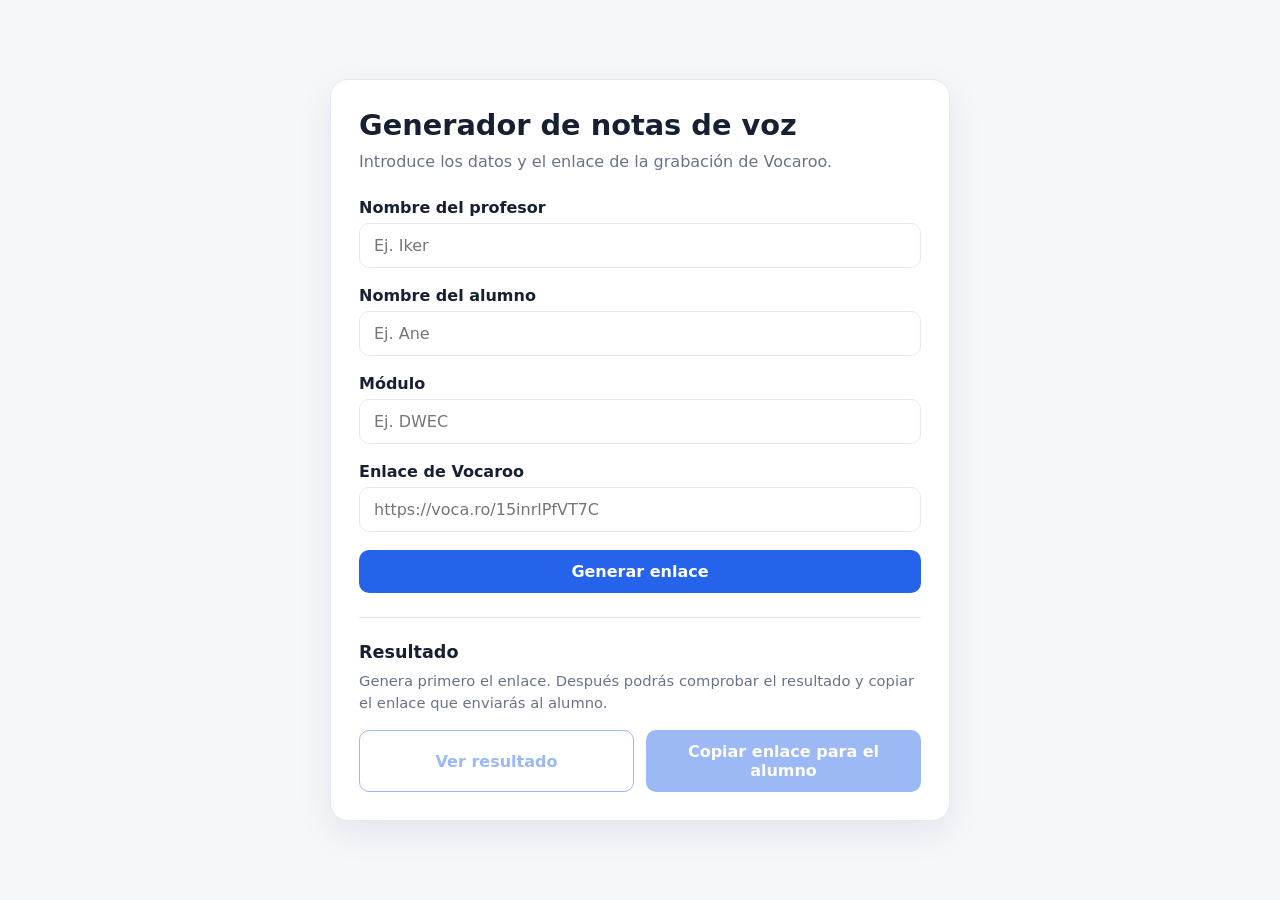
==== index.html @ 1b6b9416 "aniadidos capos nuevos y redirección automatica" ====
<!doctype html>
<html lang="es">
<head>
  <meta charset="utf-8">
  <meta name="viewport" content="width=device-width, initial-scale=1">

  <title>Generador de notas de voz</title>

  <style>
    :root {
      --bg: #f5f7fb;
      --card: #ffffff;
      --text: #172033;
      --muted: #687386;
      --border: #e4e8f0;
      --accent: #2563eb;
      --accent-hover: #1d4ed8;
      --success-bg: #ecfdf5;
      --success-border: #a7f3d0;
      --success-text: #065f46;
    }

    * {
      box-sizing: border-box;
    }

    body {
      margin: 0;
      min-height: 100vh;
      display: grid;
      place-items: center;
      padding: 24px;
      background: var(--bg);
      font-family: system-ui, -apple-system, BlinkMacSystemFont, "Segoe UI", sans-serif;
      color: var(--text);
    }

    .card {
      width: min(620px, 100%);
      background: var(--card);
      border: 1px solid var(--border);
      border-radius: 18px;
      padding: 28px;
      box-shadow: 0 12px 35px rgba(15, 23, 42, .08);
    }

    h1 {
      margin: 0 0 8px;
      font-size: 1.8rem;
    }

    .intro {
      margin: 0 0 24px;
      color: var(--muted);
      line-height: 1.5;
    }

    .field {
      margin-bottom: 18px;
    }

    label {
      display: block;
      margin-bottom: 6px;
      font-weight: 600;
    }

    input {
      width: 100%;
      padding: 12px 14px;
      border: 1px solid var(--border);
      border-radius: 10px;
      font: inherit;
      color: var(--text);
      background: white;
    }

    input:focus {
      outline: 2px solid #bfdbfe;
      border-color: var(--accent);
    }

    button {
      width: 100%;
      padding: 12px 16px;
      border: 0;
      border-radius: 10px;
      font: inherit;
      font-weight: 600;
      cursor: pointer;
      transition: .15s ease;
    }

    .btn-primary {
      background: var(--accent);
      color: white;
    }

    .btn-primary:hover:not(:disabled) {
      background: var(--accent-hover);
    }

    .btn-secondary {
      background: white;
      color: var(--accent);
      border: 1px solid var(--accent);
    }

    .btn-secondary:hover:not(:disabled) {
      background: #eff6ff;
    }

    button:disabled {
      opacity: .45;
      cursor: not-allowed;
    }

    .resultado {
      margin-top: 24px;
      padding-top: 24px;
      border-top: 1px solid var(--border);
    }

    .resultado h2 {
      margin: 0 0 8px;
      font-size: 1.1rem;
    }

    .resultado-texto {
      margin: 0 0 16px;
      color: var(--muted);
      font-size: .92rem;
      line-height: 1.5;
    }

    .acciones {
      display: grid;
      grid-template-columns: 1fr 1fr;
      gap: 12px;
    }

    .mensaje {
      display: none;
      margin-top: 14px;
      padding: 10px 12px;
      background: var(--success-bg);
      border: 1px solid var(--success-border);
      border-radius: 8px;
      color: var(--success-text);
      font-size: .9rem;
    }

    @media (max-width: 520px) {
      .acciones {
        grid-template-columns: 1fr;
      }
    }
  </style>
</head>

<body>

  <main class="card">

    <h1>Generador de notas de voz</h1>

    <p class="intro">
      Introduce los datos y el enlace de la grabación de Vocaroo.
    </p>

    <form id="form">

      <div class="field">
        <label for="nombre">Nombre del profesor</label>
        <input
          type="text"
          id="nombre"
          name="nombre"
          placeholder="Ej. Iker"
          required
        >
      </div>

      <div class="field">
        <label for="alumno">Nombre del alumno</label>
        <input
          type="text"
          id="alumno"
          name="alumno"
          placeholder="Ej. Ane"
          required
        >
      </div>

      <div class="field">
        <label for="modulo">Módulo</label>
        <input
          type="text"
          id="modulo"
          name="modulo"
          placeholder="Ej. DWEC"
          required
        >
      </div>

      <div class="field">
        <label for="vocaroo">Enlace de Vocaroo</label>
        <input
          type="url"
          id="vocaroo"
          name="vocaroo"
          placeholder="https://voca.ro/15inrlPfVT7C"
          required
        >
      </div>

      <button
        type="submit"
        class="btn-primary"
      >
        Generar enlace
      </button>

    </form>

    <section class="resultado">

      <h2>Resultado</h2>

      <p class="resultado-texto">
        Genera primero el enlace. Después podrás comprobar el resultado
        y copiar el enlace que enviarás al alumno.
      </p>

      <div class="acciones">

        <button
          type="button"
          id="verResultado"
          class="btn-secondary"
          disabled
        >
          Ver resultado
        </button>

        <button
          type="button"
          id="copiar"
          class="btn-primary"
          disabled
        >
          Copiar enlace para el alumno
        </button>

      </div>

      <div id="mensaje" class="mensaje">
        Enlace copiado al portapapeles.
      </div>

    </section>

  </main>

  <script>
    const form = document.getElementById("form");
    const verResultado = document.getElementById("verResultado");
    const copiar = document.getElementById("copiar");
    const mensaje = document.getElementById("mensaje");

    let enlaceGenerado = "";

    form.addEventListener("submit", function (event) {
      event.preventDefault();

      const nombre = document
        .getElementById("nombre")
        .value
        .trim();

      const alumno = document
        .getElementById("alumno")
        .value
        .trim();

      const modulo = document
        .getElementById("modulo")
        .value
        .trim();

      const vocaroo = document
        .getElementById("vocaroo")
        .value
        .trim();

      const match = vocaroo.match(
        /(?:voca\.ro|vocaroo\.com)\/(?:embed\/)?([A-Za-z0-9]+)/i
      );

      if (!match) {
        alert("Introduce un enlace válido de Vocaroo.");
        return;
      }

      const id = match[1];

      /*
       * URL relativa:
       *
       * En local:
       * http://127.0.0.1:5500/audio.html?...
       *
       * En GitHub Pages:
       * https://ikeraranabirt.github.io/feedback-audio/audio.html?...
       *
       * No hay que cambiar el código entre entornos.
       */
      const url = new URL(
        "./audio.html",
        window.location.href
      );

      url.searchParams.set("id", id);
      url.searchParams.set("nombre", nombre);
      url.searchParams.set("alumno", alumno);
      url.searchParams.set("modulo", modulo);

      enlaceGenerado = url.toString();

      verResultado.disabled = false;
      copiar.disabled = false;

      mensaje.style.display = "none";
    });

    verResultado.addEventListener("click", function () {
      if (!enlaceGenerado) {
        return;
      }

      window.open(
        enlaceGenerado,
        "_blank",
        "noopener,noreferrer"
      );
    });

    copiar.addEventListener("click", async function () {
      if (!enlaceGenerado) {
        return;
      }

      try {
        await navigator.clipboard.writeText(enlaceGenerado);

        mensaje.textContent =
          "Enlace copiado al portapapeles.";

        mensaje.style.display = "block";

      } catch (error) {
        const textarea = document.createElement("textarea");

        textarea.value = enlaceGenerado;

        document.body.appendChild(textarea);

        textarea.select();

        document.execCommand("copy");

        textarea.remove();

        mensaje.textContent =
          "Enlace copiado al portapapeles.";

        mensaje.style.display = "block";
      }
    });
  </script>

</body>
</html>
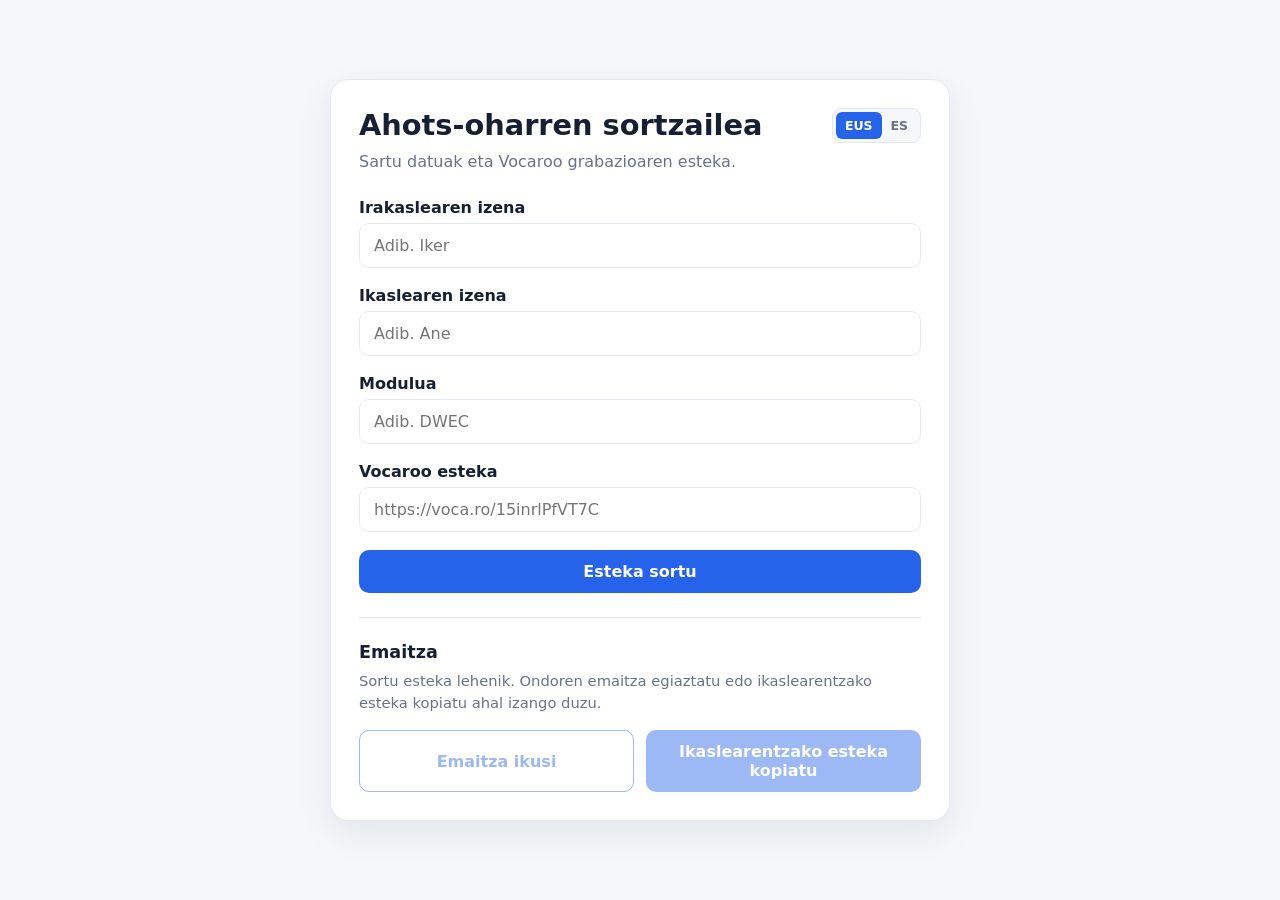
==== commit 4004342e: "aniadidos v1" ====
--- a/index.html
+++ b/index.html
@@ -1,210 +1,127 @@
 <!doctype html>
-<html lang="es">
+<html lang="eu">
 <head>
   <meta charset="utf-8">
   <meta name="viewport" content="width=device-width, initial-scale=1">
 
-  <title>Generador de notas de voz</title>
+  <title>Ahots-oharren sortzailea</title>
 
-  <style>
-    :root {
-      --bg: #f5f7fb;
-      --card: #ffffff;
-      --text: #172033;
-      --muted: #687386;
-      --border: #e4e8f0;
-      --accent: #2563eb;
-      --accent-hover: #1d4ed8;
-      --success-bg: #ecfdf5;
-      --success-border: #a7f3d0;
-      --success-text: #065f46;
-    }
-
-    * {
-      box-sizing: border-box;
-    }
-
-    body {
-      margin: 0;
-      min-height: 100vh;
-      display: grid;
-      place-items: center;
-      padding: 24px;
-      background: var(--bg);
-      font-family: system-ui, -apple-system, BlinkMacSystemFont, "Segoe UI", sans-serif;
-      color: var(--text);
-    }
-
-    .card {
-      width: min(620px, 100%);
-      background: var(--card);
-      border: 1px solid var(--border);
-      border-radius: 18px;
-      padding: 28px;
-      box-shadow: 0 12px 35px rgba(15, 23, 42, .08);
-    }
-
-    h1 {
-      margin: 0 0 8px;
-      font-size: 1.8rem;
-    }
-
-    .intro {
-      margin: 0 0 24px;
-      color: var(--muted);
-      line-height: 1.5;
-    }
-
-    .field {
-      margin-bottom: 18px;
-    }
-
-    label {
-      display: block;
-      margin-bottom: 6px;
-      font-weight: 600;
-    }
-
-    input {
-      width: 100%;
-      padding: 12px 14px;
-      border: 1px solid var(--border);
-      border-radius: 10px;
-      font: inherit;
-      color: var(--text);
-      background: white;
-    }
-
-    input:focus {
-      outline: 2px solid #bfdbfe;
-      border-color: var(--accent);
-    }
-
-    button {
-      width: 100%;
-      padding: 12px 16px;
-      border: 0;
-      border-radius: 10px;
-      font: inherit;
-      font-weight: 600;
-      cursor: pointer;
-      transition: .15s ease;
-    }
-
-    .btn-primary {
-      background: var(--accent);
-      color: white;
-    }
-
-    .btn-primary:hover:not(:disabled) {
-      background: var(--accent-hover);
-    }
-
-    .btn-secondary {
-      background: white;
-      color: var(--accent);
-      border: 1px solid var(--accent);
-    }
-
-    .btn-secondary:hover:not(:disabled) {
-      background: #eff6ff;
-    }
-
-    button:disabled {
-      opacity: .45;
-      cursor: not-allowed;
-    }
-
-    .resultado {
-      margin-top: 24px;
-      padding-top: 24px;
-      border-top: 1px solid var(--border);
-    }
-
-    .resultado h2 {
-      margin: 0 0 8px;
-      font-size: 1.1rem;
-    }
-
-    .resultado-texto {
-      margin: 0 0 16px;
-      color: var(--muted);
-      font-size: .92rem;
-      line-height: 1.5;
-    }
-
-    .acciones {
-      display: grid;
-      grid-template-columns: 1fr 1fr;
-      gap: 12px;
-    }
-
-    .mensaje {
-      display: none;
-      margin-top: 14px;
-      padding: 10px 12px;
-      background: var(--success-bg);
-      border: 1px solid var(--success-border);
-      border-radius: 8px;
-      color: var(--success-text);
-      font-size: .9rem;
-    }
-
-    @media (max-width: 520px) {
-      .acciones {
-        grid-template-columns: 1fr;
-      }
-    }
-  </style>
+  <link rel="stylesheet" href="./css/styles.css">
 </head>
 
 <body>
 
   <main class="card">
 
-    <h1>Generador de notas de voz</h1>
+    <header class="page-header">
 
-    <p class="intro">
-      Introduce los datos y el enlace de la grabación de Vocaroo.
-    </p>
+      <div>
+        <h1 data-i18n="generatorTitle">
+          Ahots-oharren sortzailea
+        </h1>
+
+        <p
+          class="intro"
+          data-i18n="generatorIntro"
+        >
+          Sartu datuak eta Vocaroo grabazioaren esteka.
+        </p>
+      </div>
+
+      <div
+        class="language-selector"
+        aria-label="Idioma"
+      >
+        <button
+          type="button"
+          class="language-button active"
+          data-lang="eu"
+        >
+          EUS
+        </button>
+
+        <button
+          type="button"
+          class="language-button"
+          data-lang="es"
+        >
+          ES
+        </button>
+      </div>
+
+    </header>
 
     <form id="form">
 
       <div class="field">
-        <label for="nombre">Nombre del profesor</label>
+
+        <label
+          for="nombre"
+          data-i18n="teacherName"
+        >
+          Irakaslearen izena
+        </label>
+
         <input
           type="text"
           id="nombre"
           name="nombre"
-          placeholder="Ej. Iker"
+          data-i18n-placeholder="teacherPlaceholder"
+          placeholder="Adib. Iker"
           required
         >
+
       </div>
 
       <div class="field">
-        <label for="alumno">Nombre del alumno</label>
+
+        <label
+          for="alumno"
+          data-i18n="studentName"
+        >
+          Ikaslearen izena
+        </label>
+
         <input
           type="text"
           id="alumno"
           name="alumno"
-          placeholder="Ej. Ane"
+          data-i18n-placeholder="studentPlaceholder"
+          placeholder="Adib. Ane"
           required
         >
+
       </div>
 
       <div class="field">
-        <label for="modulo">Módulo</label>
+
+        <label
+          for="modulo"
+          data-i18n="module"
+        >
+          Modulua
+        </label>
+
         <input
           type="text"
           id="modulo"
           name="modulo"
-          placeholder="Ej. DWEC"
+          data-i18n-placeholder="modulePlaceholder"
+          placeholder="Adib. DWEC"
           required
         >
+
       </div>
 
       <div class="field">
-        <label for="vocaroo">Enlace de Vocaroo</label>
+
+        <label
+          for="vocaroo"
+          data-i18n="vocarooLink"
+        >
+          Vocaroo esteka
+        </label>
+
         <input
           type="url"
           id="vocaroo"
@@ -212,24 +129,30 @@
           placeholder="https://voca.ro/15inrlPfVT7C"
           required
         >
+
       </div>
 
       <button
         type="submit"
         class="btn-primary"
+        data-i18n="generateLink"
       >
-        Generar enlace
+        Esteka sortu
       </button>
 
     </form>
 
     <section class="resultado">
 
-      <h2>Resultado</h2>
+      <h2 data-i18n="resultTitle">
+        Emaitza
+      </h2>
 
-      <p class="resultado-texto">
-        Genera primero el enlace. Después podrás comprobar el resultado
-        y copiar el enlace que enviarás al alumno.
+      <p
+        class="resultado-texto"
+        data-i18n="resultHelp"
+      >
+        Sortu esteka lehenik. Ondoren emaitza egiaztatu edo ikaslearentzako esteka kopiatu ahal izango duzu.
       </p>
 
       <div class="acciones">
@@ -238,146 +161,38 @@
           type="button"
           id="verResultado"
           class="btn-secondary"
+          data-i18n="viewResult"
           disabled
         >
-          Ver resultado
+          Emaitza ikusi
         </button>
 
         <button
           type="button"
           id="copiar"
           class="btn-primary"
+          data-i18n="copyStudentLink"
           disabled
         >
-          Copiar enlace para el alumno
+          Ikaslearentzako esteka kopiatu
         </button>
 
       </div>
 
-      <div id="mensaje" class="mensaje">
-        Enlace copiado al portapapeles.
+      <div
+        id="mensaje"
+        class="mensaje"
+        data-i18n="copied"
+      >
+        Esteka arbelean kopiatu da.
       </div>
 
     </section>
 
   </main>
 
-  <script>
-    const form = document.getElementById("form");
-    const verResultado = document.getElementById("verResultado");
-    const copiar = document.getElementById("copiar");
-    const mensaje = document.getElementById("mensaje");
-
-    let enlaceGenerado = "";
-
-    form.addEventListener("submit", function (event) {
-      event.preventDefault();
-
-      const nombre = document
-        .getElementById("nombre")
-        .value
-        .trim();
-
-      const alumno = document
-        .getElementById("alumno")
-        .value
-        .trim();
-
-      const modulo = document
-        .getElementById("modulo")
-        .value
-        .trim();
-
-      const vocaroo = document
-        .getElementById("vocaroo")
-        .value
-        .trim();
-
-      const match = vocaroo.match(
-        /(?:voca\.ro|vocaroo\.com)\/(?:embed\/)?([A-Za-z0-9]+)/i
-      );
-
-      if (!match) {
-        alert("Introduce un enlace válido de Vocaroo.");
-        return;
-      }
-
-      const id = match[1];
-
-      /*
-       * URL relativa:
-       *
-       * En local:
-       * http://127.0.0.1:5500/audio.html?...
-       *
-       * En GitHub Pages:
-       * https://ikeraranabirt.github.io/feedback-audio/audio.html?...
-       *
-       * No hay que cambiar el código entre entornos.
-       */
-      const url = new URL(
-        "./audio.html",
-        window.location.href
-      );
-
-      url.searchParams.set("id", id);
-      url.searchParams.set("nombre", nombre);
-      url.searchParams.set("alumno", alumno);
-      url.searchParams.set("modulo", modulo);
-
-      enlaceGenerado = url.toString();
-
-      verResultado.disabled = false;
-      copiar.disabled = false;
-
-      mensaje.style.display = "none";
-    });
-
-    verResultado.addEventListener("click", function () {
-      if (!enlaceGenerado) {
-        return;
-      }
-
-      window.open(
-        enlaceGenerado,
-        "_blank",
-        "noopener,noreferrer"
-      );
-    });
-
-    copiar.addEventListener("click", async function () {
-      if (!enlaceGenerado) {
-        return;
-      }
-
-      try {
-        await navigator.clipboard.writeText(enlaceGenerado);
-
-        mensaje.textContent =
-          "Enlace copiado al portapapeles.";
-
-        mensaje.style.display = "block";
-
-      } catch (error) {
-        const textarea = document.createElement("textarea");
-
-        textarea.value = enlaceGenerado;
-
-        document.body.appendChild(textarea);
-
-        textarea.select();
-
-        document.execCommand("copy");
-
-        textarea.remove();
-
-        mensaje.textContent =
-          "Enlace copiado al portapapeles.";
-
-        mensaje.style.display = "block";
-      }
-    });
-  </script>
+  <script src="./js/i18n.js"></script>
+  <script src="./js/generator.js"></script>
 
 </body>
 </html>
--- a/css/styles.css
+++ b/css/styles.css
@@ -0,0 +1,349 @@
+:root {
+  color-scheme: light;
+
+  --bg: #f5f7fb;
+  --card: #ffffff;
+
+  --text: #172033;
+  --muted: #687386;
+
+  --border: #e4e8f0;
+
+  --accent: #2563eb;
+  --accent-hover: #1d4ed8;
+
+  --success-bg: #ecfdf5;
+  --success-border: #a7f3d0;
+  --success-text: #065f46;
+
+  --error-bg: #fff1f2;
+  --error-border: #fecaca;
+  --error-text: #991b1b;
+}
+
+* {
+  box-sizing: border-box;
+}
+
+body {
+  margin: 0;
+  min-height: 100vh;
+
+  display: grid;
+  place-items: center;
+
+  padding: 24px;
+
+  background: var(--bg);
+
+  font-family:
+    system-ui,
+    -apple-system,
+    BlinkMacSystemFont,
+    "Segoe UI",
+    sans-serif;
+
+  color: var(--text);
+}
+
+
+/* Card */
+
+.card {
+  width: min(620px, 100%);
+
+  background: var(--card);
+
+  border: 1px solid var(--border);
+  border-radius: 18px;
+
+  padding: 28px;
+
+  box-shadow:
+    0 12px 35px rgba(15, 23, 42, .08);
+}
+
+
+/* Header */
+
+.page-header {
+  display: flex;
+  justify-content: space-between;
+  align-items: flex-start;
+
+  gap: 20px;
+
+  margin-bottom: 24px;
+}
+
+
+/* Typography */
+
+h1 {
+  margin: 0 0 8px;
+
+  font-size: 1.8rem;
+}
+
+h2 {
+  margin: 0 0 8px;
+
+  font-size: 1.1rem;
+}
+
+.intro {
+  margin: 0;
+
+  color: var(--muted);
+
+  line-height: 1.5;
+}
+
+
+/* Language selector */
+
+.language-selector {
+  display: flex;
+
+  padding: 3px;
+
+  border: 1px solid var(--border);
+  border-radius: 9px;
+
+  background: var(--bg);
+
+  flex-shrink: 0;
+}
+
+.language-button {
+  width: auto;
+
+  padding: 6px 9px;
+
+  border: 0;
+  border-radius: 6px;
+
+  background: transparent;
+
+  color: var(--muted);
+
+  font-size: .78rem;
+  font-weight: 700;
+
+  cursor: pointer;
+}
+
+.language-button.active {
+  background: var(--accent);
+
+  color: white;
+}
+
+
+/* Form */
+
+.field {
+  margin-bottom: 18px;
+}
+
+label {
+  display: block;
+
+  margin-bottom: 6px;
+
+  font-weight: 600;
+}
+
+input {
+  width: 100%;
+
+  padding: 12px 14px;
+
+  border: 1px solid var(--border);
+  border-radius: 10px;
+
+  background: white;
+
+  color: var(--text);
+
+  font: inherit;
+}
+
+input:focus {
+  outline: 2px solid #bfdbfe;
+  border-color: var(--accent);
+}
+
+
+/* Buttons */
+
+button {
+  width: 100%;
+
+  padding: 12px 16px;
+
+  border: 0;
+  border-radius: 10px;
+
+  font: inherit;
+  font-weight: 600;
+
+  cursor: pointer;
+
+  transition: .15s ease;
+}
+
+.btn-primary {
+  background: var(--accent);
+
+  color: white;
+}
+
+.btn-primary:hover:not(:disabled) {
+  background: var(--accent-hover);
+}
+
+.btn-secondary {
+  background: white;
+
+  color: var(--accent);
+
+  border: 1px solid var(--accent);
+}
+
+.btn-secondary:hover:not(:disabled) {
+  background: #eff6ff;
+}
+
+button:disabled {
+  opacity: .45;
+
+  cursor: not-allowed;
+}
+
+
+/* Result */
+
+.resultado {
+  margin-top: 24px;
+  padding-top: 24px;
+
+  border-top: 1px solid var(--border);
+}
+
+.resultado-texto {
+  margin: 0 0 16px;
+
+  color: var(--muted);
+
+  font-size: .92rem;
+
+  line-height: 1.5;
+}
+
+.acciones {
+  display: grid;
+
+  grid-template-columns: 1fr 1fr;
+
+  gap: 12px;
+}
+
+.mensaje {
+  display: none;
+
+  margin-top: 14px;
+
+  padding: 10px 12px;
+
+  background: var(--success-bg);
+
+  border: 1px solid var(--success-border);
+  border-radius: 8px;
+
+  color: var(--success-text);
+
+  font-size: .9rem;
+}
+
+
+/* Audio */
+
+.icon {
+  width: 48px;
+  height: 48px;
+
+  display: grid;
+  place-items: center;
+
+  margin-bottom: 14px;
+
+  border-radius: 14px;
+
+  background: #eef4ff;
+
+  font-size: 25px;
+}
+
+.audio-card h1 {
+  margin-bottom: 16px;
+
+  font-size: 1.55rem;
+}
+
+.audio-message {
+  margin: 0 0 20px;
+
+  color: var(--text);
+
+  line-height: 1.5;
+}
+
+.escuchar {
+  margin: 0 0 12px;
+
+  color: var(--text);
+
+  font-weight: 600;
+}
+
+.player {
+  width: 100%;
+
+  min-height: 100px;
+
+  border: 0;
+  border-radius: 12px;
+
+  background: #fafafa;
+}
+
+.error {
+  display: none;
+
+  padding: 14px 16px;
+
+  background: var(--error-bg);
+
+  border: 1px solid var(--error-border);
+  border-radius: 10px;
+
+  color: var(--error-text);
+
+  line-height: 1.45;
+}
+
+
+/* Responsive */
+
+@media (max-width: 520px) {
+
+  .page-header {
+    flex-direction: column;
+  }
+
+  .acciones {
+    grid-template-columns: 1fr;
+  }
+
+}
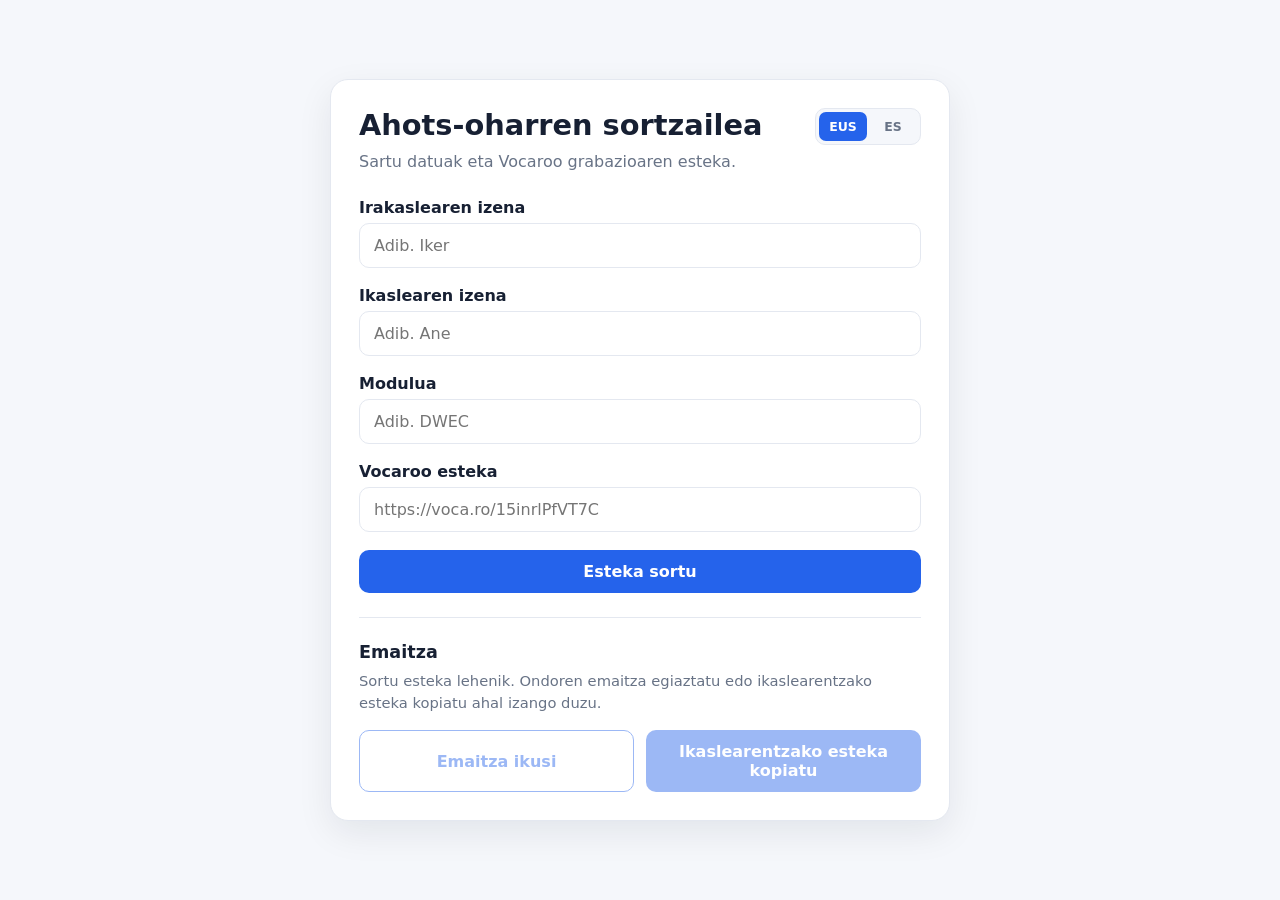
==== commit 553dedca: "corregirdo error selector idioma" ====
--- a/index.html
+++ b/index.html
@@ -15,7 +15,7 @@
 
     <header class="page-header">
 
-      <div>
+      <div class="header-content">
         <h1 data-i18n="generatorTitle">
           Ahots-oharren sortzailea
         </h1>
@@ -32,6 +32,7 @@
         class="language-selector"
         aria-label="Idioma"
       >
+
         <button
           type="button"
           class="language-button active"
@@ -47,9 +48,11 @@
         >
           ES
         </button>
+
       </div>
 
     </header>
+
 
     <form id="form">
 
@@ -73,6 +76,7 @@
 
       </div>
 
+
       <div class="field">
 
         <label
@@ -93,6 +97,7 @@
 
       </div>
 
+
       <div class="field">
 
         <label
@@ -113,6 +118,7 @@
 
       </div>
 
+
       <div class="field">
 
         <label
@@ -132,6 +138,7 @@
 
       </div>
 
+
       <button
         type="submit"
         class="btn-primary"
@@ -142,6 +149,7 @@
 
     </form>
 
+
     <section class="resultado">
 
       <h2 data-i18n="resultTitle">
@@ -152,8 +160,10 @@
         class="resultado-texto"
         data-i18n="resultHelp"
       >
-        Sortu esteka lehenik. Ondoren emaitza egiaztatu edo ikaslearentzako esteka kopiatu ahal izango duzu.
+        Sortu esteka lehenik. Ondoren emaitza egiaztatu edo
+        ikaslearentzako esteka kopiatu ahal izango duzu.
       </p>
+
 
       <div class="acciones">
 
@@ -179,6 +189,7 @@
 
       </div>
 
+
       <div
         id="mensaje"
         class="mensaje"
@@ -191,6 +202,7 @@
 
   </main>
 
+
   <script src="./js/i18n.js"></script>
   <script src="./js/generator.js"></script>
 
--- a/css/styles.css
+++ b/css/styles.css
@@ -11,6 +11,7 @@
 
   --accent: #2563eb;
   --accent-hover: #1d4ed8;
+  --accent-soft: #eff6ff;
 
   --success-bg: #ecfdf5;
   --success-border: #a7f3d0;
@@ -21,12 +22,15 @@
   --error-text: #991b1b;
 }
 
+
 * {
   box-sizing: border-box;
 }
 
+
 body {
   margin: 0;
+
   min-height: 100vh;
 
   display: grid;
@@ -47,7 +51,9 @@
 }
 
 
-/* Card */
+/* =========================
+   CARD
+   ========================= */
 
 .card {
   width: min(620px, 100%);
@@ -64,20 +70,30 @@
 }
 
 
-/* Header */
+/* =========================
+   HEADER
+   ========================= */
 
 .page-header {
   display: flex;
+  align-items: flex-start;
   justify-content: space-between;
-  align-items: flex-start;
-
-  gap: 20px;
+
+  gap: 24px;
 
   margin-bottom: 24px;
 }
 
 
-/* Typography */
+.header-content {
+  min-width: 0;
+  flex: 1;
+}
+
+
+/* =========================
+   TYPOGRAPHY
+   ========================= */
 
 h1 {
   margin: 0 0 8px;
@@ -85,12 +101,14 @@
   font-size: 1.8rem;
 }
 
+
 h2 {
   margin: 0 0 8px;
 
   font-size: 1.1rem;
 }
 
+
 .intro {
   margin: 0;
 
@@ -100,28 +118,35 @@
 }
 
 
-/* Language selector */
+/* =========================
+   LANGUAGE SELECTOR
+   ========================= */
 
 .language-selector {
-  display: flex;
+  display: inline-flex;
+
+  flex-shrink: 0;
+
+  gap: 2px;
 
   padding: 3px;
 
+  background: var(--bg);
+
   border: 1px solid var(--border);
-  border-radius: 9px;
-
-  background: var(--bg);
-
-  flex-shrink: 0;
-}
+  border-radius: 10px;
+}
+
 
 .language-button {
   width: auto;
 
-  padding: 6px 9px;
+  min-width: 48px;
+
+  padding: 7px 10px;
 
   border: 0;
-  border-radius: 6px;
+  border-radius: 7px;
 
   background: transparent;
 
@@ -133,6 +158,12 @@
   cursor: pointer;
 }
 
+
+.language-button:hover {
+  background: #e9edf5;
+}
+
+
 .language-button.active {
   background: var(--accent);
 
@@ -140,12 +171,15 @@
 }
 
 
-/* Form */
+/* =========================
+   FORM
+   ========================= */
 
 .field {
   margin-bottom: 18px;
 }
 
+
 label {
   display: block;
 
@@ -154,6 +188,7 @@
   font-weight: 600;
 }
 
+
 input {
   width: 100%;
 
@@ -169,17 +204,19 @@
   font: inherit;
 }
 
+
 input:focus {
   outline: 2px solid #bfdbfe;
+
   border-color: var(--accent);
 }
 
 
-/* Buttons */
+/* =========================
+   BUTTONS
+   ========================= */
 
 button {
-  width: 100%;
-
   padding: 12px 16px;
 
   border: 0;
@@ -190,8 +227,23 @@
 
   cursor: pointer;
 
-  transition: .15s ease;
-}
+  transition:
+    background .15s ease,
+    opacity .15s ease;
+}
+
+
+/*
+ * Solo los botones principales de la interfaz
+ * ocupan todo el ancho.
+ *
+ * El selector de idioma queda fuera de esta regla.
+ */
+.btn-primary,
+.btn-secondary {
+  width: 100%;
+}
+
 
 .btn-primary {
   background: var(--accent);
@@ -199,10 +251,12 @@
   color: white;
 }
 
+
 .btn-primary:hover:not(:disabled) {
   background: var(--accent-hover);
 }
 
+
 .btn-secondary {
   background: white;
 
@@ -211,9 +265,11 @@
   border: 1px solid var(--accent);
 }
 
+
 .btn-secondary:hover:not(:disabled) {
-  background: #eff6ff;
-}
+  background: var(--accent-soft);
+}
+
 
 button:disabled {
   opacity: .45;
@@ -222,14 +278,18 @@
 }
 
 
-/* Result */
+/* =========================
+   RESULT
+   ========================= */
 
 .resultado {
   margin-top: 24px;
+
   padding-top: 24px;
 
   border-top: 1px solid var(--border);
 }
+
 
 .resultado-texto {
   margin: 0 0 16px;
@@ -241,6 +301,7 @@
   line-height: 1.5;
 }
 
+
 .acciones {
   display: grid;
 
@@ -249,6 +310,7 @@
   gap: 12px;
 }
 
+
 .mensaje {
   display: none;
 
@@ -267,7 +329,9 @@
 }
 
 
-/* Audio */
+/* =========================
+   AUDIO PAGE
+   ========================= */
 
 .icon {
   width: 48px;
@@ -285,12 +349,14 @@
   font-size: 25px;
 }
 
+
 .audio-card h1 {
   margin-bottom: 16px;
 
   font-size: 1.55rem;
 }
 
+
 .audio-message {
   margin: 0 0 20px;
 
@@ -299,6 +365,7 @@
   line-height: 1.5;
 }
 
+
 .escuchar {
   margin: 0 0 12px;
 
@@ -307,6 +374,7 @@
   font-weight: 600;
 }
 
+
 .player {
   width: 100%;
 
@@ -318,6 +386,7 @@
   background: #fafafa;
 }
 
+
 .error {
   display: none;
 
@@ -334,13 +403,23 @@
 }
 
 
-/* Responsive */
-
-@media (max-width: 520px) {
+/* =========================
+   RESPONSIVE
+   ========================= */
+
+@media (max-width: 600px) {
 
   .page-header {
     flex-direction: column;
+
+    gap: 14px;
   }
+
+
+  .language-selector {
+    align-self: flex-start;
+  }
+
 
   .acciones {
     grid-template-columns: 1fr;
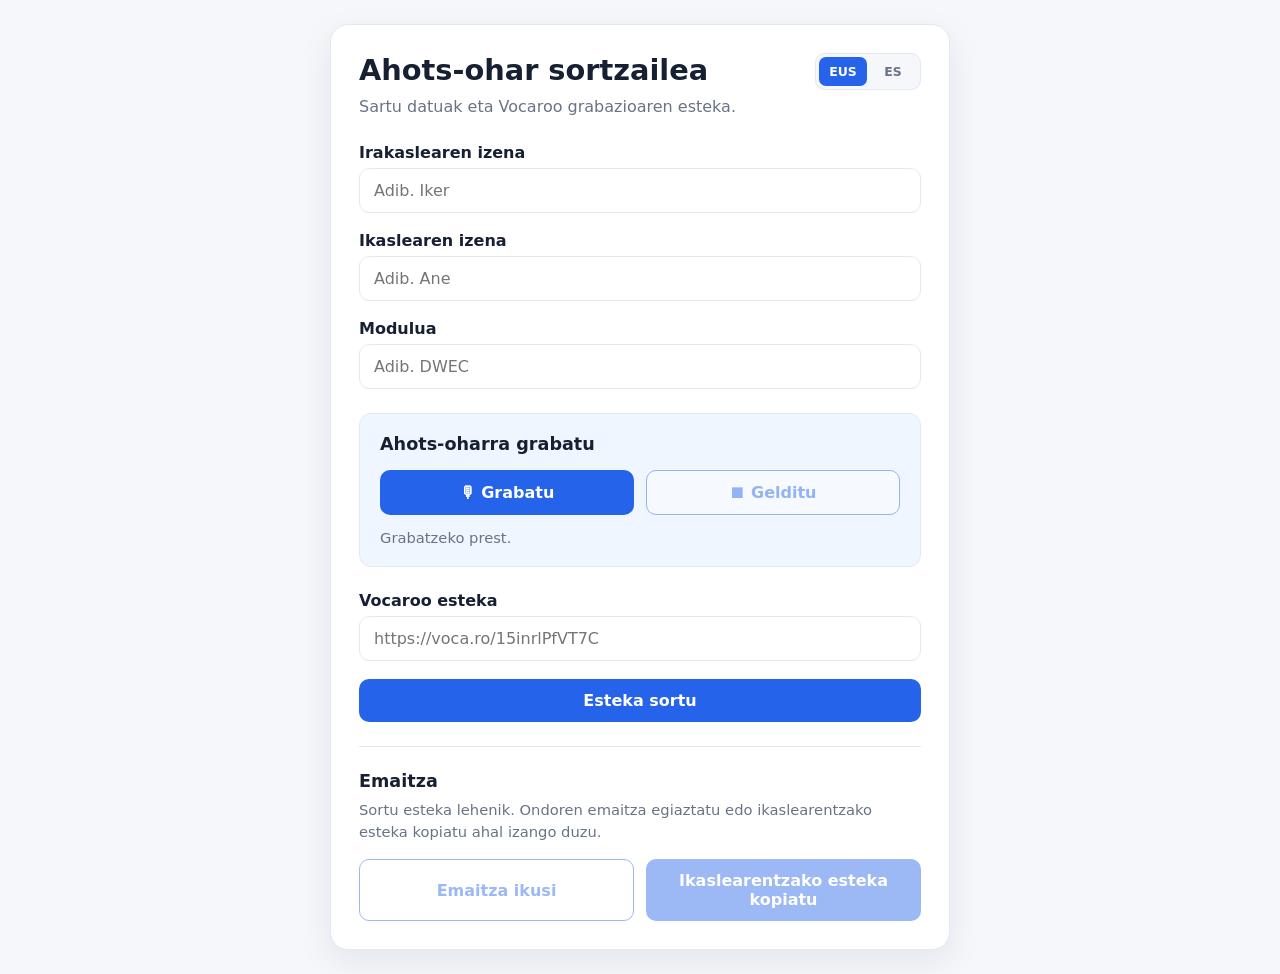
==== commit bc1699e0: "Añadido grabador en la interfaz" ====
--- a/index.html
+++ b/index.html
@@ -16,6 +16,7 @@
     <header class="page-header">
 
       <div class="header-content">
+
         <h1 data-i18n="generatorTitle">
           Ahots-oharren sortzailea
         </h1>
@@ -26,6 +27,7 @@
         >
           Sartu datuak eta Vocaroo grabazioaren esteka.
         </p>
+
       </div>
 
       <div
@@ -119,6 +121,46 @@
       </div>
 
 
+      <section class="recorder">
+
+        <h2>
+          Ahots-oharra grabatu
+        </h2>
+
+        <div class="recorder-actions">
+
+          <button
+            type="button"
+            id="grabar"
+            class="btn-primary"
+          >
+            🎙 Grabatu
+          </button>
+
+          <button
+            type="button"
+            id="detener"
+            class="btn-secondary"
+            disabled
+          >
+            ⏹ Gelditu
+          </button>
+
+        </div>
+
+        <p id="estadoGrabacion">
+          Grabatzeko prest.
+        </p>
+
+        <audio
+          id="audioPreview"
+          controls
+          hidden
+        ></audio>
+
+      </section>
+
+
       <div class="field">
 
         <label
--- a/css/styles.css
+++ b/css/styles.css
@@ -279,6 +279,51 @@
 
 
 /* =========================
+   RECORDER
+   ========================= */
+
+.recorder {
+  margin: 24px 0;
+
+  padding: 20px;
+
+  background: var(--accent-soft);
+
+  border: 1px solid var(--border);
+  border-radius: 12px;
+}
+
+
+.recorder h2 {
+  margin-bottom: 16px;
+}
+
+
+.recorder-actions {
+  display: grid;
+
+  grid-template-columns: 1fr 1fr;
+
+  gap: 12px;
+}
+
+
+#estadoGrabacion {
+  margin: 14px 0 0;
+
+  color: var(--muted);
+
+  font-size: .92rem;
+}
+
+
+#audioPreview {
+  width: 100%;
+
+  margin-top: 14px;
+}
+
+/* =========================
    RESULT
    ========================= */
 
@@ -425,4 +470,8 @@
     grid-template-columns: 1fr;
   }
 
+    .recorder-actions {
+    grid-template-columns: 1fr;
+  }
+
 }
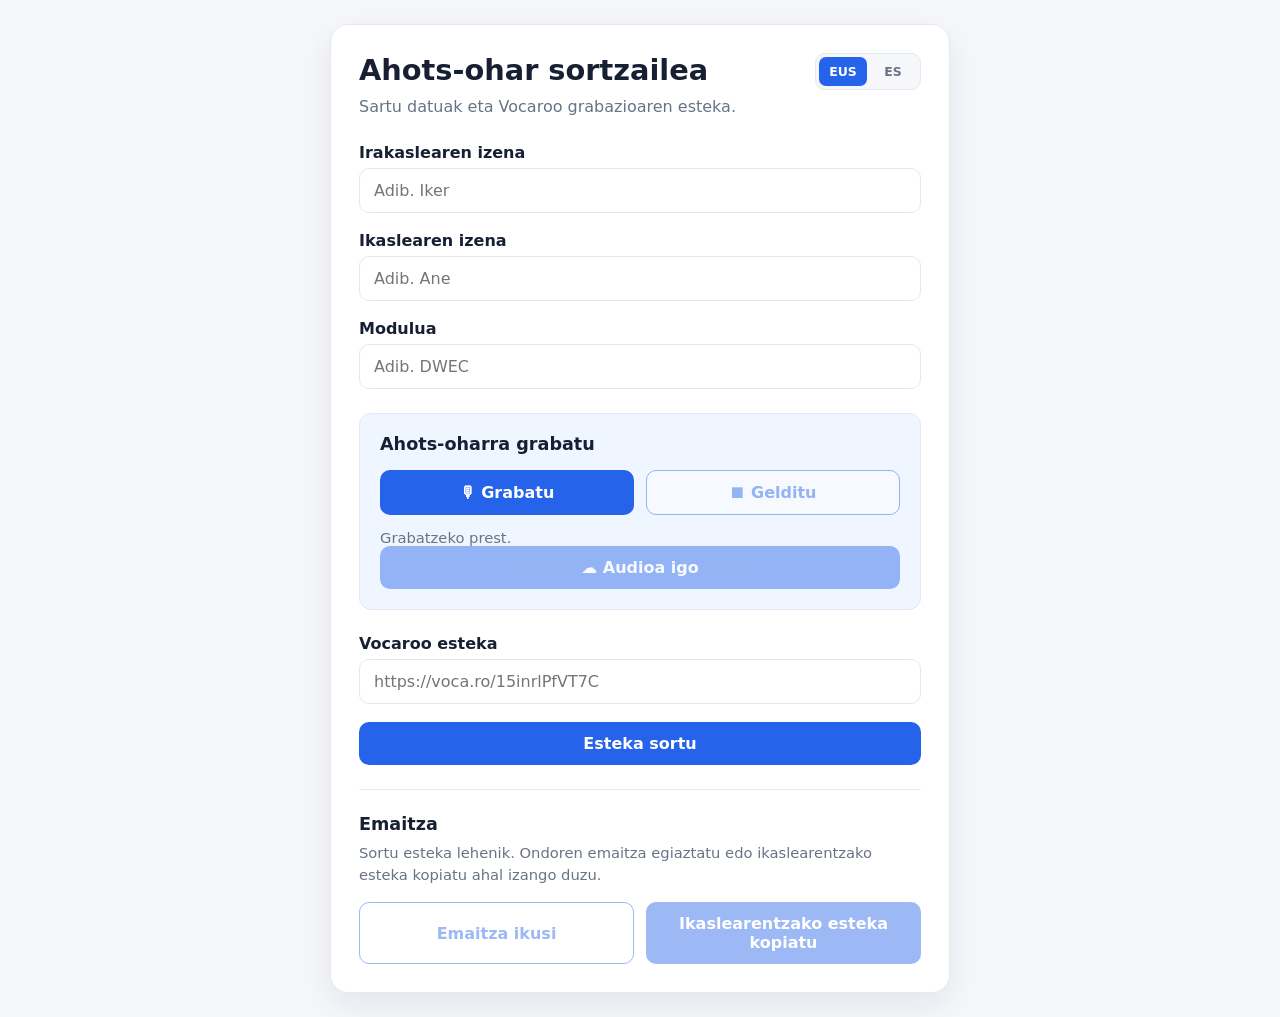
==== commit 5c2db914: "Implmentado el JS para grabar y que suba el audio a Cloudinary. Graba correctamente y saca el audio " ====
--- a/index.html
+++ b/index.html
@@ -158,6 +158,15 @@
           hidden
         ></audio>
 
+        <button
+          type="button"
+          id="subirAudio"
+          class="btn-primary"
+          disabled
+        >
+          ☁ Audioa igo
+      </button>
+
       </section>
 
 
@@ -245,8 +254,10 @@
   </main>
 
 
-  <script src="./js/i18n.js"></script>
-  <script src="./js/generator.js"></script>
+<script src="./js/i18n.js"></script>
+<script src="./js/recorder.js"></script>
+<script src="./js/generator.js"></script>
+
 
 </body>
 </html>
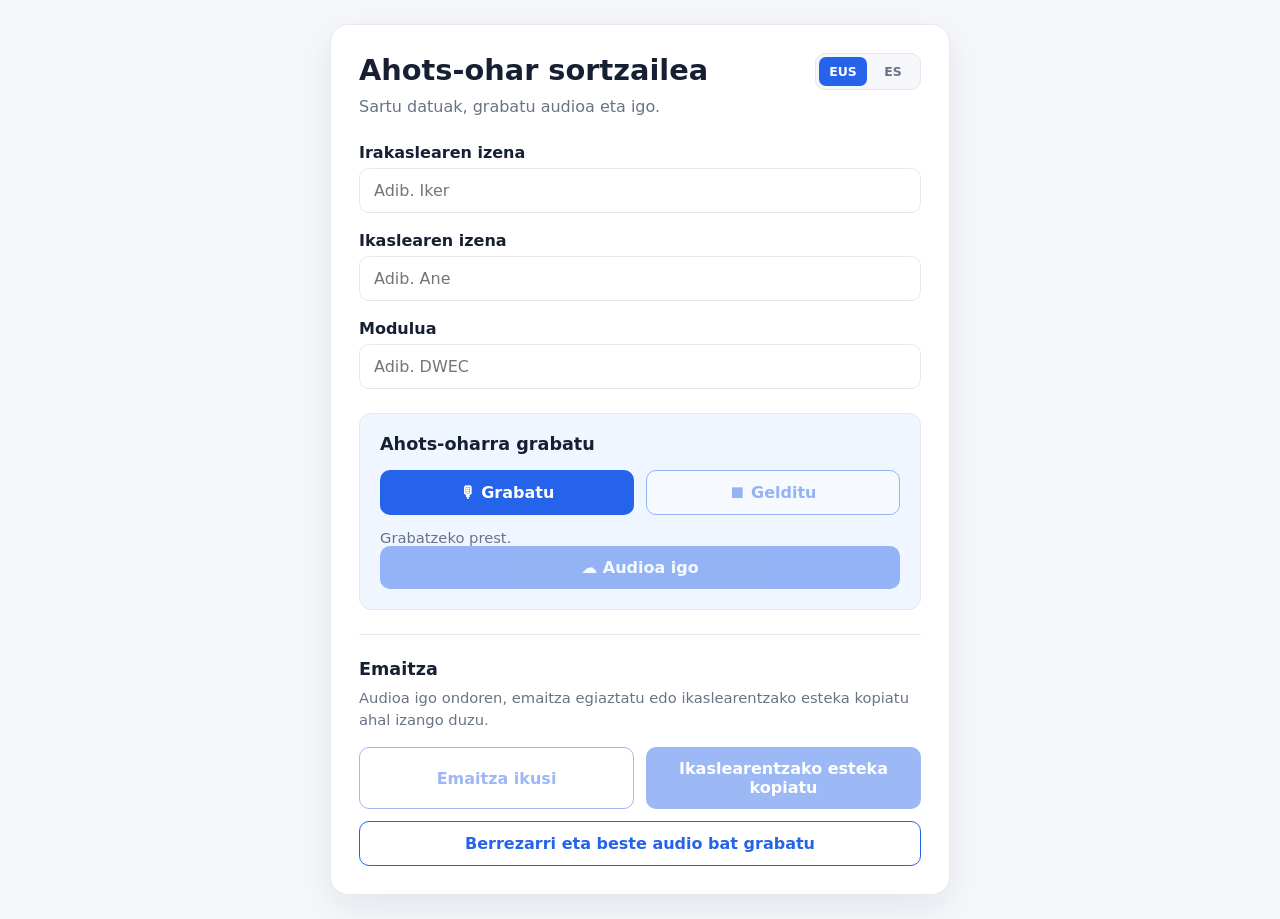
==== commit 28e077fb: "Cambios en el formulario inicial" ====
--- a/index.html
+++ b/index.html
@@ -1,4 +1,4 @@
-<!doctype html>
+﻿<!doctype html>
 <html lang="eu">
 <head>
   <meta charset="utf-8">
@@ -25,7 +25,7 @@
           class="intro"
           data-i18n="generatorIntro"
         >
-          Sartu datuak eta Vocaroo grabazioaren esteka.
+          Sartu datuak, grabatu audioa eta igo.
         </p>
 
       </div>
@@ -73,7 +73,6 @@
           name="nombre"
           data-i18n-placeholder="teacherPlaceholder"
           placeholder="Adib. Iker"
-          required
         >
 
       </div>
@@ -94,7 +93,6 @@
           name="alumno"
           data-i18n-placeholder="studentPlaceholder"
           placeholder="Adib. Ane"
-          required
         >
 
       </div>
@@ -115,7 +113,6 @@
           name="modulo"
           data-i18n-placeholder="modulePlaceholder"
           placeholder="Adib. DWEC"
-          required
         >
 
       </div>
@@ -123,7 +120,7 @@
 
       <section class="recorder">
 
-        <h2>
+        <h2 data-i18n="recorderTitle">
           Ahots-oharra grabatu
         </h2>
 
@@ -133,6 +130,7 @@
             type="button"
             id="grabar"
             class="btn-primary"
+            data-i18n="record"
           >
             🎙 Grabatu
           </button>
@@ -141,6 +139,7 @@
             type="button"
             id="detener"
             class="btn-secondary"
+            data-i18n="stop"
             disabled
           >
             ⏹ Gelditu
@@ -162,42 +161,13 @@
           type="button"
           id="subirAudio"
           class="btn-primary"
+          data-i18n="uploadAudio"
           disabled
         >
           ☁ Audioa igo
       </button>
 
       </section>
-
-
-      <div class="field">
-
-        <label
-          for="vocaroo"
-          data-i18n="vocarooLink"
-        >
-          Vocaroo esteka
-        </label>
-
-        <input
-          type="url"
-          id="vocaroo"
-          name="vocaroo"
-          placeholder="https://voca.ro/15inrlPfVT7C"
-          required
-        >
-
-      </div>
-
-
-      <button
-        type="submit"
-        class="btn-primary"
-        data-i18n="generateLink"
-      >
-        Esteka sortu
-      </button>
-
     </form>
 
 
@@ -241,6 +211,16 @@
       </div>
 
 
+      <button
+        type="button"
+        id="reiniciar"
+        class="btn-secondary btn-reiniciar"
+        data-i18n="reset"
+      >
+        Berrezarri eta beste audio bat grabatu
+      </button>
+
+
       <div
         id="mensaje"
         class="mensaje"
--- a/css/styles.css
+++ b/css/styles.css
@@ -356,6 +356,11 @@
 }
 
 
+.btn-reiniciar {
+  margin-top: 12px;
+}
+
+
 .mensaje {
   display: none;
 
